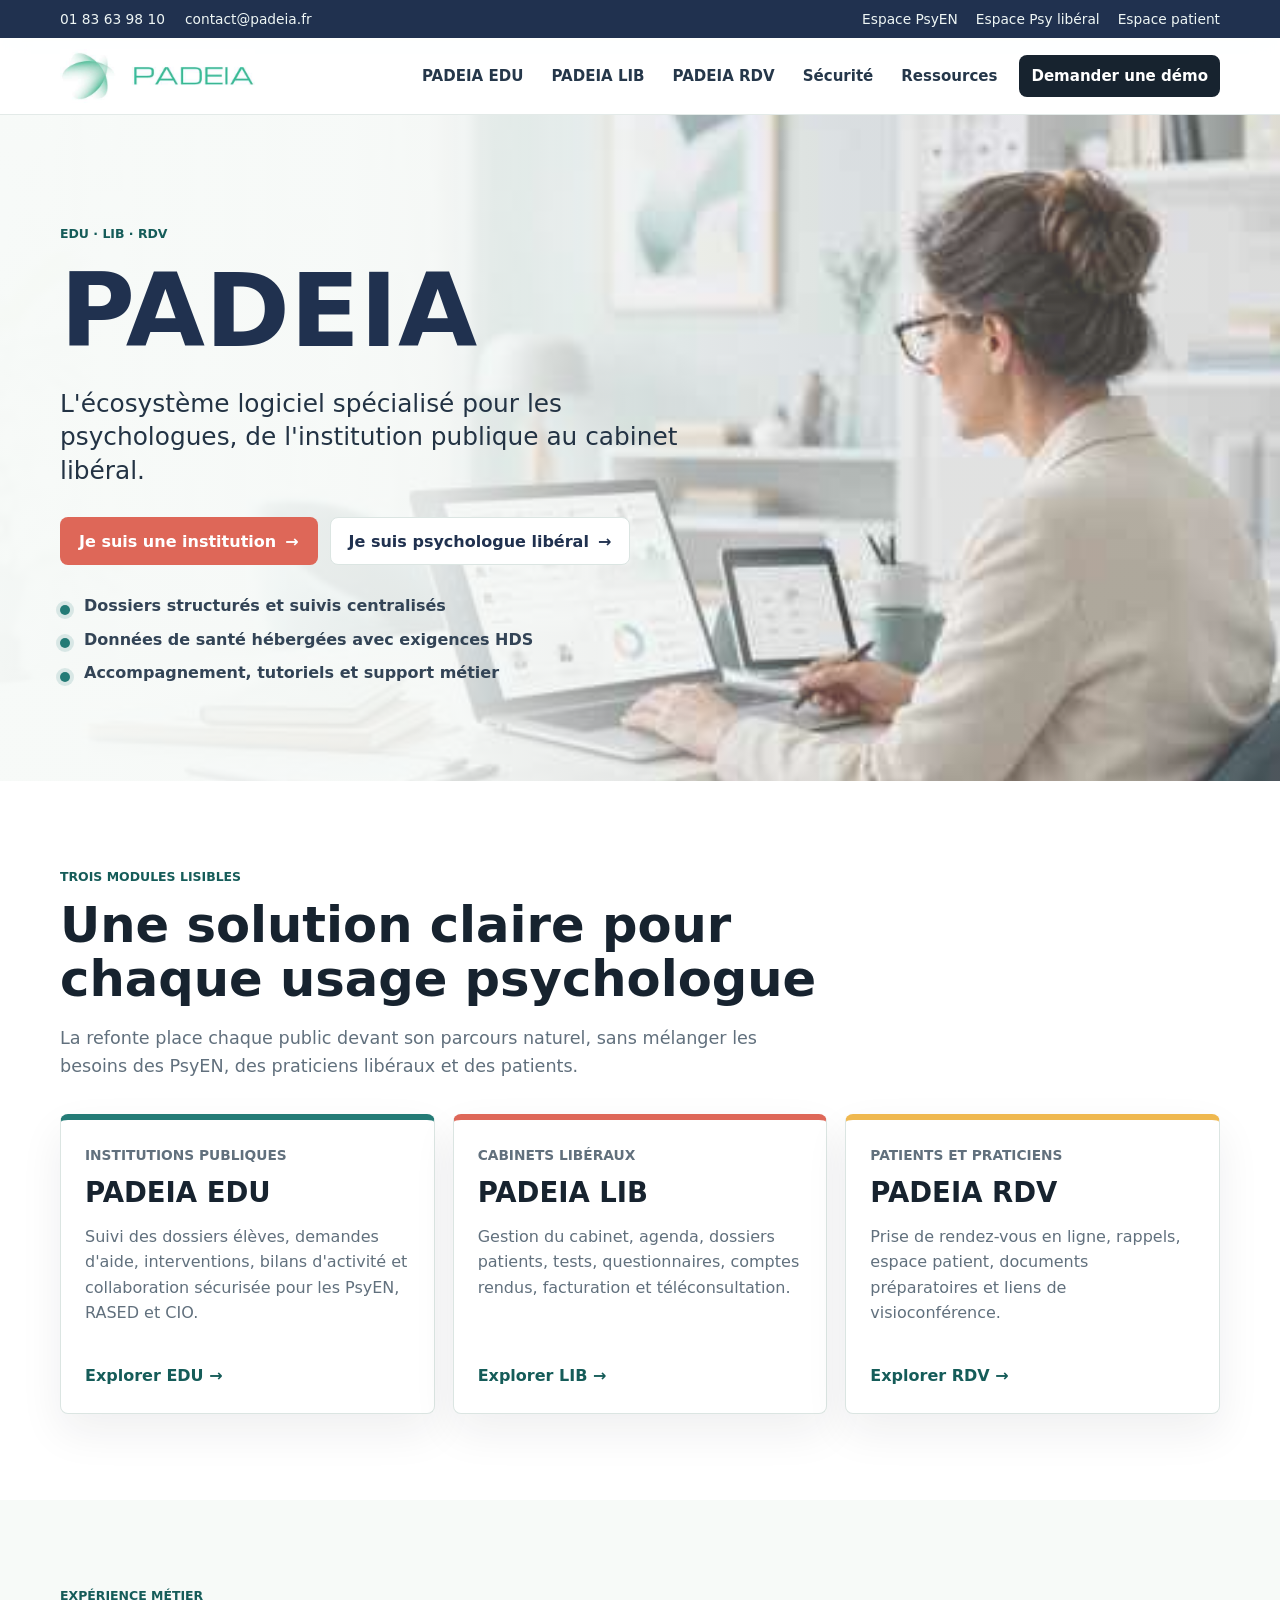
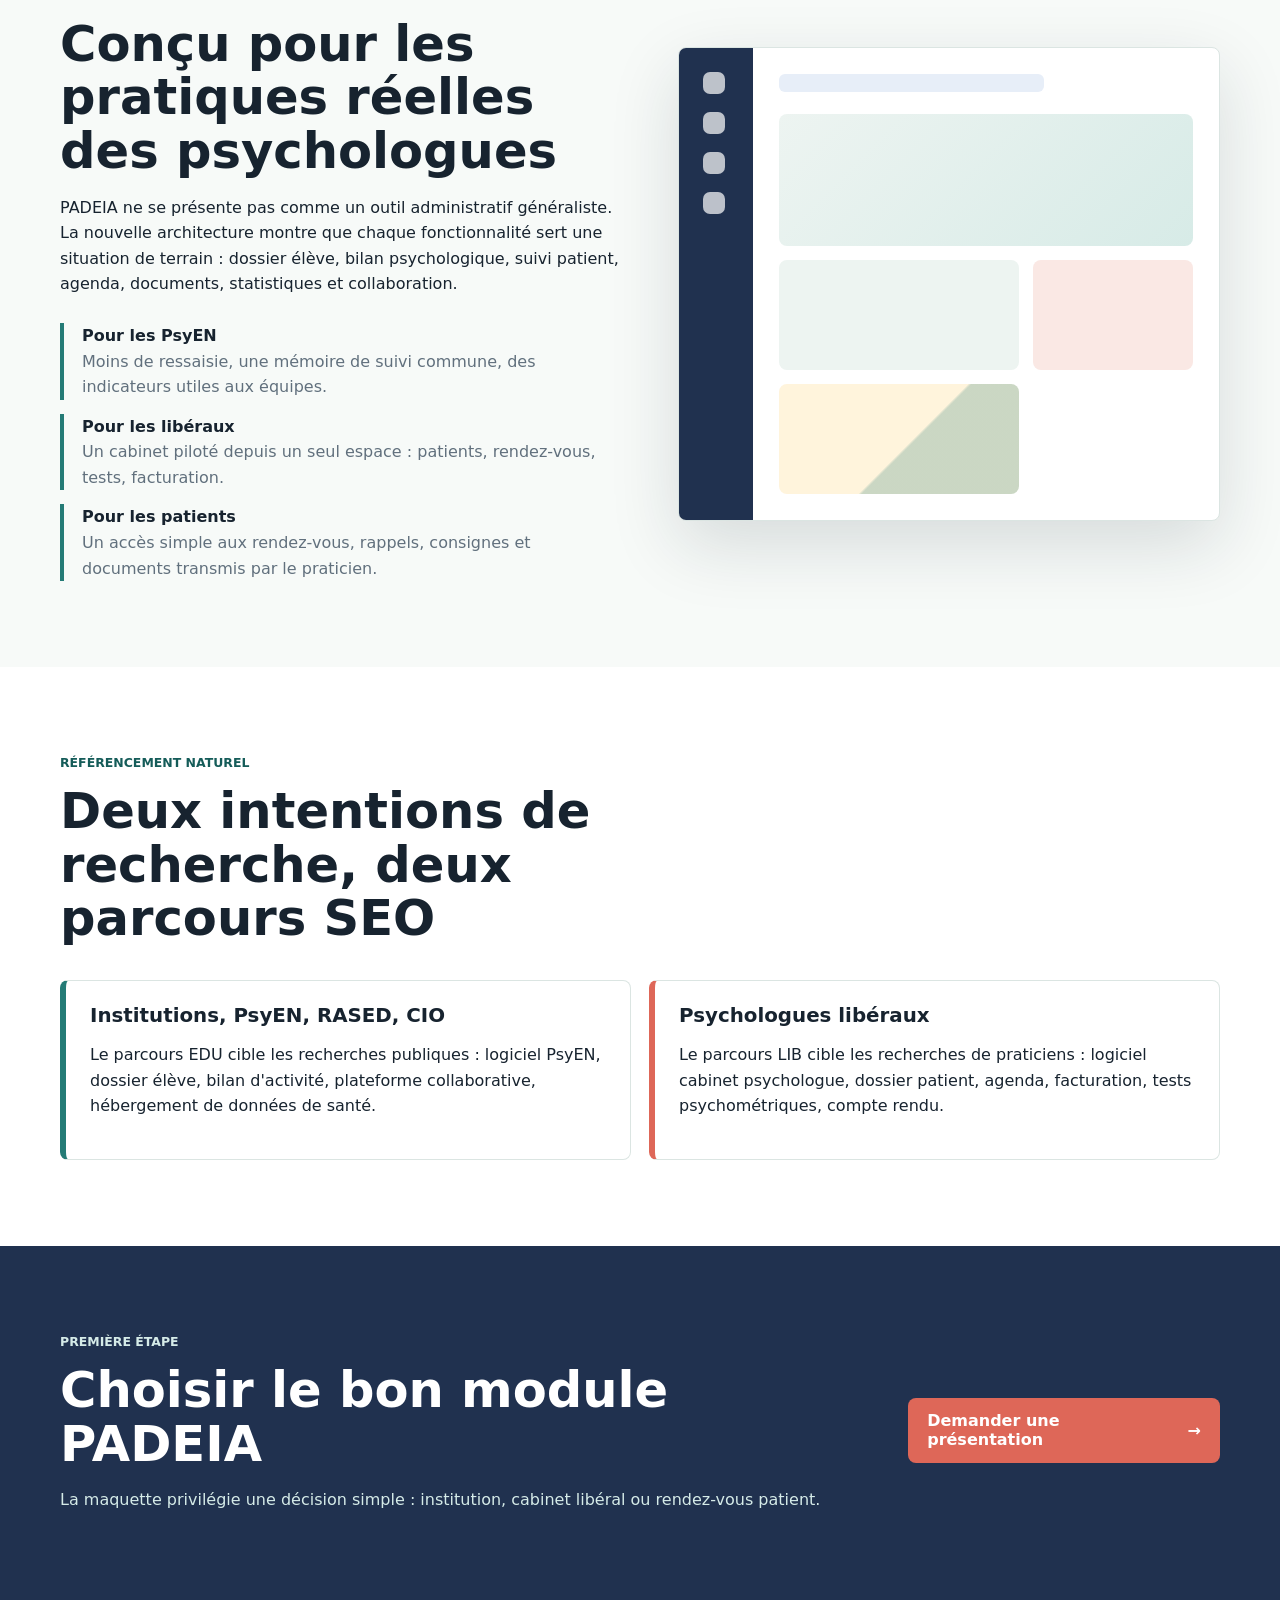
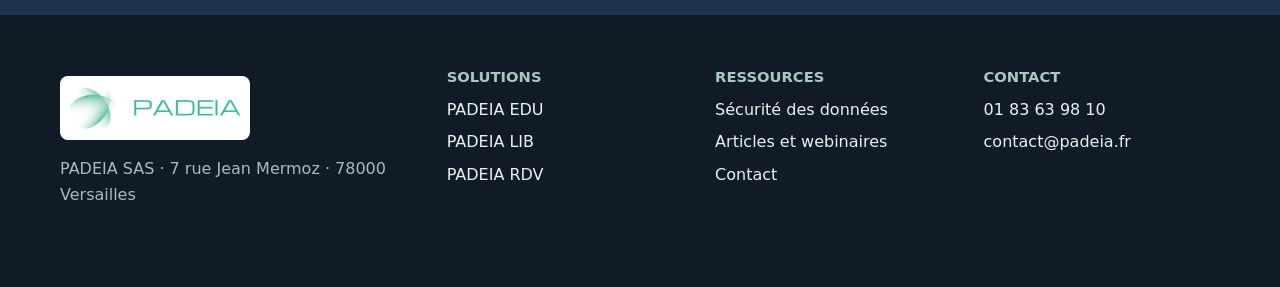
==== index.html @ df4cfaca "Publier la maquette du site PADEIA" ====
<!doctype html>
<html lang="fr">
  <head>
    <meta charset="utf-8">
    <meta name="viewport" content="width=device-width, initial-scale=1">
    <title>PADEIA | Logiciels pour psychologues : EDU, LIB et RDV</title>
    <meta name="description" content="PADEIA est l'écosystème logiciel dédié aux psychologues : PADEIA EDU pour les PsyEN et institutions, PADEIA LIB pour les cabinets libéraux, PADEIA RDV pour la prise de rendez-vous en ligne.">
    <link rel="canonical" href="https://www.padeia.fr/">
    <link rel="stylesheet" href="styles.css">
    <script type="application/ld+json">
      {
        "@context": "https://schema.org",
        "@type": "SoftwareApplication",
        "name": "PADEIA",
        "applicationCategory": "HealthcareApplication",
        "operatingSystem": "Web",
        "description": "Écosystème logiciel pour psychologues composé de PADEIA EDU, PADEIA LIB et PADEIA RDV.",
        "offers": {
          "@type": "Offer",
          "availability": "https://schema.org/InStock"
        },
        "publisher": {
          "@type": "Organization",
          "name": "PADEIA SAS",
          "url": "https://www.padeia.fr/"
        }
      }
    </script>
  </head>
  <body>
    <a class="skip-link" href="#contenu">Aller au content</a>
    <div class="topbar">
      <div class="container topbar-inner">
        <span>01 83 63 98 10</span>
        <a href="mailto:contact@padeia.fr">contact@padeia.fr</a>
        <nav aria-label="Espaces utilisateurs">
          <a href="#">Espace PsyEN</a>
          <a href="#">Espace Psy libéral</a>
          <a href="#">Espace patient</a>
        </nav>
      </div>
    </div>
    <header class="site-header">
      <div class="container header-inner">
        <a class="brand" href="index.html" aria-label="Accueil PADEIA"><img class="brand-logo" src="assets/logo-padeia-web.jpg" alt="PADEIA"></a>
        <button class="nav-toggle" type="button" aria-controls="main-nav" aria-expanded="false">
          <span></span>
          <span></span>
          <span></span>
          <span class="sr-only">Menu</span>
        </button>
        <nav id="main-nav" class="main-nav" aria-label="Navigation principale">
          <a href="padeia-edu.html">PADEIA EDU</a>
          <a href="padeia-lib.html">PADEIA LIB</a>
          <a href="padeia-rdv.html">PADEIA RDV</a>
          <a href="securite.html">Sécurité</a>
          <a href="ressources.html">Ressources</a>
          <a class="nav-cta" href="contact.html">Demander une démo</a>
        </nav>
      </div>
    </header>

    <main id="contenu">
      <section class="hero hero-home" aria-label="Présentation de PADEIA">
        <div class="container hero-inner">
          <div class="hero-copy">
            <p class="eyebrow">EDU · LIB · RDV</p>
            <h1>PADEIA</h1>
            <p class="hero-lead">L'écosystème logiciel spécialisé pour les psychologues, de l'institution publique au cabinet libéral.</p>
            <div class="hero-actions" aria-label="Actions principales">
              <a class="btn btn-primary" href="padeia-edu.html">Je suis une institution <span aria-hidden="true">→</span></a>
              <a class="btn btn-secondary" href="padeia-lib.html">Je suis psychologue libéral <span aria-hidden="true">→</span></a>
            </div>
            <ul class="hero-checks">
              <li>Dossiers structurés et suivis centralisés</li>
              <li>Données de santé hébergées avec exigences HDS</li>
              <li>Accompagnement, tutoriels et support métier</li>
            </ul>
          </div>
        </div>
      </section>

      <section class="section modules-section">
        <div class="container">
          <div class="section-heading">
            <p class="eyebrow">Trois modules lisibles</p>
            <h2>Une solution claire pour chaque usage psychologue</h2>
            <p>La refonte place chaque public devant son parcours naturel, sans mélanger les besoins des PsyEN, des praticiens libéraux et des patients.</p>
          </div>
          <div class="module-grid">
            <article class="module-card edu">
              <div class="module-kicker">Institutions publiques</div>
              <h3>PADEIA EDU</h3>
              <p>Suivi des dossiers élèves, demandes d'aide, interventions, bilans d'activité et collaboration sécurisée pour les PsyEN, RASED et CIO.</p>
              <a class="text-link" href="padeia-edu.html">Explorer EDU <span aria-hidden="true">→</span></a>
            </article>
            <article class="module-card lib">
              <div class="module-kicker">Cabinets libéraux</div>
              <h3>PADEIA LIB</h3>
              <p>Gestion du cabinet, agenda, dossiers patients, tests, questionnaires, comptes rendus, facturation et téléconsultation.</p>
              <a class="text-link" href="padeia-lib.html">Explorer LIB <span aria-hidden="true">→</span></a>
            </article>
            <article class="module-card rdv">
              <div class="module-kicker">Patients et praticiens</div>
              <h3>PADEIA RDV</h3>
              <p>Prise de rendez-vous en ligne, rappels, espace patient, documents préparatoires et liens de visioconférence.</p>
              <a class="text-link" href="padeia-rdv.html">Explorer RDV <span aria-hidden="true">→</span></a>
            </article>
          </div>
        </div>
      </section>

      <section class="section section-alt">
        <div class="container split">
          <div>
            <p class="eyebrow">Expérience métier</p>
            <h2>Conçu pour les pratiques réelles des psychologues</h2>
            <p>PADEIA ne se présente pas comme un outil administratif généraliste. La nouvelle architecture montre que chaque fonctionnalité sert une situation de terrain : dossier élève, bilan psychologique, suivi patient, agenda, documents, statistiques et collaboration.</p>
            <div class="proof-list">
              <div>
                <strong>Pour les PsyEN</strong>
                <span>Moins de ressaisie, une mémoire de suivi commune, des indicateurs utiles aux équipes.</span>
              </div>
              <div>
                <strong>Pour les libéraux</strong>
                <span>Un cabinet piloté depuis un seul espace : patients, rendez-vous, tests, facturation.</span>
              </div>
              <div>
                <strong>Pour les patients</strong>
                <span>Un accès simple aux rendez-vous, rappels, consignes et documents transmis par le praticien.</span>
              </div>
            </div>
          </div>
          <div class="product-mock" aria-label="Aperçu d'interface PADEIA">
            <div class="mock-sidebar">
              <span></span><span></span><span></span><span></span>
            </div>
            <div class="mock-content">
              <div class="mock-topline"></div>
              <div class="mock-panels">
                <div class="mock-panel wide"></div>
                <div class="mock-panel"></div>
                <div class="mock-panel accent"></div>
                <div class="mock-panel chart"></div>
              </div>
            </div>
          </div>
        </div>
      </section>

      <section class="section">
        <div class="container">
          <div class="section-heading compact">
            <p class="eyebrow">Référencement naturel</p>
            <h2>Deux intentions de recherche, deux parcours SEO</h2>
          </div>
          <div class="audience-grid">
            <article>
              <h3>Institutions, PsyEN, RASED, CIO</h3>
              <p>Le parcours EDU cible les recherches publiques : logiciel PsyEN, dossier élève, bilan d'activité, plateforme collaborative, hébergement de données de santé.</p>
            </article>
            <article>
              <h3>Psychologues libéraux</h3>
              <p>Le parcours LIB cible les recherches de praticiens : logiciel cabinet psychologue, dossier patient, agenda, facturation, tests psychométriques, compte rendu.</p>
            </article>
          </div>
        </div>
      </section>

      <section class="section cta-band">
        <div class="container cta-inner">
          <div>
            <p class="eyebrow">Première étape</p>
            <h2>Choisir le bon module PADEIA</h2>
            <p>La maquette privilégie une décision simple : institution, cabinet libéral ou rendez-vous patient.</p>
          </div>
          <a class="btn btn-primary" href="contact.html">Demander une présentation <span aria-hidden="true">→</span></a>
        </div>
      </section>
    </main>

    <footer class="site-footer">
      <div class="container footer-grid">
        <div>
          <a class="brand footer-brand" href="index.html" aria-label="Accueil PADEIA"><img class="brand-logo footer-logo" src="assets/logo-padeia-web.jpg" alt="PADEIA"></a>
          <p>PADEIA SAS · 7 rue Jean Mermoz · 78000 Versailles</p>
        </div>
        <div>
          <h2>Solutions</h2>
          <a href="padeia-edu.html">PADEIA EDU</a>
          <a href="padeia-lib.html">PADEIA LIB</a>
          <a href="padeia-rdv.html">PADEIA RDV</a>
        </div>
        <div>
          <h2>Ressources</h2>
          <a href="securite.html">Sécurité des données</a>
          <a href="ressources.html">Articles et webinaires</a>
          <a href="contact.html">Contact</a>
        </div>
        <div>
          <h2>Contact</h2>
          <a href="tel:+33183639810">01 83 63 98 10</a>
          <a href="mailto:contact@padeia.fr">contact@padeia.fr</a>
        </div>
      </div>
    </footer>
    <script src="script.js"></script>
  </body>
</html>
---- styles.css ----
:root {
  --ink: #17232f;
  --muted: #61707d;
  --navy: #20314f;
  --teal: #247b76;
  --teal-dark: #155c59;
  --mint: #dff3ee;
  --coral: #de6758;
  --amber: #efb84f;
  --blue-soft: #e7eef8;
  --surface: #ffffff;
  --paper: #f7faf8;
  --line: #dbe5e2;
  --shadow: 0 24px 70px rgba(23, 35, 47, 0.14);
  --radius: 8px;
  font-family: Inter, ui-sans-serif, system-ui, -apple-system, BlinkMacSystemFont, "Segoe UI", sans-serif;
}

* {
  box-sizing: border-box;
}

html {
  scroll-behavior: smooth;
}

body {
  margin: 0;
  color: var(--ink);
  background: var(--paper);
  font-size: 16px;
  line-height: 1.6;
  letter-spacing: 0;
}

body.nav-open {
  overflow: hidden;
}

a {
  color: inherit;
  text-decoration: none;
}

img {
  max-width: 100%;
  display: block;
}

.container {
  width: min(1160px, calc(100% - 40px));
  margin: 0 auto;
}

.narrow {
  width: min(820px, calc(100% - 40px));
}

.skip-link {
  position: absolute;
  left: 16px;
  top: -48px;
  z-index: 20;
  background: var(--ink);
  color: #fff;
  padding: 10px 14px;
  border-radius: var(--radius);
}

.skip-link:focus {
  top: 12px;
}

.sr-only {
  position: absolute;
  width: 1px;
  height: 1px;
  overflow: hidden;
  clip: rect(0, 0, 0, 0);
}

.topbar {
  background: var(--navy);
  color: #eef6f5;
  font-size: 0.86rem;
}

.topbar-inner {
  min-height: 38px;
  display: flex;
  align-items: center;
  gap: 20px;
}

.topbar nav {
  margin-left: auto;
  display: flex;
  gap: 18px;
}

.topbar a:hover,
.topbar a:focus {
  color: #fff;
  text-decoration: underline;
}

.site-header {
  position: sticky;
  top: 0;
  z-index: 10;
  background: rgba(255, 255, 255, 0.92);
  border-bottom: 1px solid rgba(219, 229, 226, 0.78);
  backdrop-filter: blur(14px);
}

.header-inner {
  min-height: 76px;
  display: flex;
  align-items: center;
  justify-content: space-between;
  gap: 24px;
}

.brand {
  display: inline-flex;
  align-items: center;
  min-width: clamp(150px, 16vw, 196px);
}

.brand-logo {
  display: block;
  width: auto;
  height: 54px;
  max-width: 196px;
  object-fit: contain;
}

.main-nav {
  display: flex;
  align-items: center;
  gap: 4px;
  font-size: 0.94rem;
  font-weight: 650;
}

.main-nav a {
  min-height: 42px;
  display: inline-flex;
  align-items: center;
  padding: 0 12px;
  border-radius: var(--radius);
  color: #25374a;
}

.main-nav a:hover,
.main-nav a:focus,
.main-nav a.active {
  background: var(--mint);
  color: var(--teal-dark);
}

.main-nav .nav-cta {
  margin-left: 6px;
  background: var(--ink);
  color: #fff;
}

.main-nav .nav-cta:hover,
.main-nav .nav-cta:focus {
  background: var(--teal-dark);
  color: #fff;
}

.nav-toggle {
  display: none;
  width: 44px;
  height: 44px;
  border: 1px solid var(--line);
  border-radius: var(--radius);
  background: #fff;
  padding: 10px;
}

.nav-toggle span:not(.sr-only) {
  display: block;
  width: 100%;
  height: 2px;
  background: var(--ink);
  margin: 5px 0;
}

.hero {
  min-height: calc(78svh - 36px);
  display: flex;
  align-items: center;
}

.hero-home {
  background-image:
    linear-gradient(90deg, rgba(247, 250, 248, 0.98) 0%, rgba(247, 250, 248, 0.9) 34%, rgba(247, 250, 248, 0.24) 66%),
    url("assets/hero-padeia-ecosystem-web.jpg");
  background-size: cover;
  background-position: center right;
}

.hero-inner {
  padding: 82px 0 68px;
}

.hero-copy {
  width: min(620px, 100%);
}

.eyebrow {
  margin: 0 0 12px;
  color: var(--teal-dark);
  font-weight: 800;
  text-transform: uppercase;
  font-size: 0.78rem;
}

h1,
h2,
h3,
p {
  overflow-wrap: anywhere;
}

h1,
h2,
h3 {
  letter-spacing: 0;
  line-height: 1.08;
  margin: 0;
}

h1 {
  font-size: clamp(3.2rem, 8vw, 6.6rem);
  color: var(--navy);
}

h2 {
  font-size: clamp(2rem, 4vw, 3.1rem);
}

h3 {
  font-size: 1.24rem;
}

.hero-lead {
  max-width: 620px;
  margin: 20px 0 0;
  font-size: clamp(1.24rem, 2vw, 1.55rem);
  line-height: 1.35;
  color: #233344;
}

.hero-actions {
  display: flex;
  flex-wrap: wrap;
  gap: 12px;
  margin-top: 30px;
}

.btn {
  min-height: 48px;
  display: inline-flex;
  align-items: center;
  justify-content: center;
  gap: 9px;
  border-radius: var(--radius);
  padding: 12px 18px;
  border: 1px solid transparent;
  font-weight: 800;
  line-height: 1.2;
}

.btn-primary {
  background: var(--coral);
  color: #fff;
}

.btn-primary:hover,
.btn-primary:focus {
  background: #c95245;
}

.btn-secondary {
  background: #fff;
  color: var(--navy);
  border-color: var(--line);
}

.btn-secondary:hover,
.btn-secondary:focus {
  border-color: var(--teal);
  color: var(--teal-dark);
}

.hero-checks {
  margin: 28px 0 0;
  padding: 0;
  display: grid;
  gap: 8px;
  list-style: none;
  color: #334456;
  font-weight: 620;
}

.hero-checks li,
.check-list li {
  position: relative;
  padding-left: 24px;
}

.hero-checks li::before,
.check-list li::before {
  content: "";
  position: absolute;
  left: 0;
  top: 0.72em;
  width: 10px;
  height: 10px;
  border-radius: 50%;
  background: var(--teal);
  box-shadow: 0 0 0 4px rgba(36, 123, 118, 0.14);
}

.section {
  padding: 86px 0;
  background: var(--surface);
}

.section-alt {
  background: var(--paper);
}

.section-heading {
  max-width: 760px;
  margin-bottom: 34px;
}

.section-heading.compact {
  max-width: 680px;
}

.section-heading p:not(.eyebrow) {
  color: var(--muted);
  font-size: 1.1rem;
}

.module-grid,
.feature-grid,
.audience-grid,
.article-grid,
.journey-grid,
.faq-grid {
  display: grid;
  gap: 18px;
}

.module-grid {
  grid-template-columns: repeat(3, minmax(0, 1fr));
}

.module-card,
.feature-grid article,
.audience-grid article,
.article-grid article,
.faq-grid details {
  background: #fff;
  border: 1px solid var(--line);
  border-radius: var(--radius);
  padding: 24px;
}

.module-card {
  min-height: 300px;
  display: flex;
  flex-direction: column;
  border-top: 6px solid var(--teal);
  box-shadow: 0 18px 44px rgba(23, 35, 47, 0.07);
}

.module-card.lib {
  border-top-color: var(--coral);
}

.module-card.rdv {
  border-top-color: var(--amber);
}

.module-kicker {
  color: var(--muted);
  font-size: 0.86rem;
  font-weight: 800;
  text-transform: uppercase;
}

.module-card h3 {
  margin-top: 12px;
  font-size: 1.72rem;
}

.module-card p {
  color: var(--muted);
  margin-bottom: 24px;
}

.text-link {
  margin-top: auto;
  color: var(--teal-dark);
  font-weight: 800;
}

.text-link:hover,
.text-link:focus {
  color: var(--coral);
}

.split {
  display: grid;
  grid-template-columns: minmax(0, 1.02fr) minmax(320px, 0.98fr);
  gap: 54px;
  align-items: center;
}

.split.reverse {
  grid-template-columns: minmax(320px, 0.82fr) minmax(0, 1.18fr);
}

.proof-list {
  display: grid;
  gap: 14px;
  margin-top: 26px;
}

.proof-list div {
  padding-left: 18px;
  border-left: 4px solid var(--teal);
}

.proof-list strong {
  display: block;
}

.proof-list span {
  color: var(--muted);
}

.product-mock,
.app-snapshot,
.phone-mock,
.metric-panel,
.security-stack,
.timeline,
.seo-callout,
.contact-form,
.contact-aside,
.resource-aside {
  border: 1px solid var(--line);
  border-radius: var(--radius);
  background: #fff;
  box-shadow: var(--shadow);
}

.product-mock {
  min-height: 420px;
  display: grid;
  grid-template-columns: 74px 1fr;
  overflow: hidden;
}

.mock-sidebar {
  background: var(--navy);
  display: grid;
  align-content: start;
  gap: 18px;
  padding: 24px;
}

.mock-sidebar span {
  width: 22px;
  height: 22px;
  border-radius: 7px;
  background: rgba(255, 255, 255, 0.7);
}

.mock-content {
  padding: 26px;
}

.mock-topline {
  width: 64%;
  height: 18px;
  border-radius: 6px;
  background: var(--blue-soft);
  margin-bottom: 22px;
}

.mock-panels {
  display: grid;
  grid-template-columns: 1.2fr 0.8fr;
  gap: 14px;
}

.mock-panel {
  min-height: 110px;
  border-radius: var(--radius);
  background: #edf4f1;
}

.mock-panel.wide {
  grid-column: span 2;
  min-height: 132px;
  background: linear-gradient(135deg, #edf4f1, #d7ebe7);
}

.mock-panel.accent {
  background: #fae8e4;
}

.mock-panel.chart {
  background:
    linear-gradient(135deg, transparent 54%, rgba(36, 123, 118, 0.24) 55%),
    #fff4dc;
}

.audience-grid {
  grid-template-columns: repeat(2, minmax(0, 1fr));
}

.audience-grid article {
  border-left: 6px solid var(--teal);
}

.audience-grid article + article {
  border-left-color: var(--coral);
}

.cta-band {
  background: var(--navy);
  color: #fff;
}

.cta-band .eyebrow,
.cta-band p {
  color: #d5ebe8;
}

.cta-inner {
  display: flex;
  align-items: center;
  justify-content: space-between;
  gap: 28px;
}

.page-hero {
  padding: 82px 0;
  background: var(--paper);
}

.page-hero-grid {
  display: grid;
  grid-template-columns: minmax(0, 1fr) minmax(320px, 0.72fr);
  gap: 54px;
  align-items: center;
}

.page-hero h1 {
  font-size: clamp(3rem, 7vw, 5.4rem);
}

.page-hero p:not(.eyebrow) {
  max-width: 680px;
  font-size: 1.22rem;
  color: #34475a;
}

.edu-theme {
  background: linear-gradient(180deg, #edf8f5, #fff);
}

.lib-theme {
  background: linear-gradient(180deg, #fff1ee, #fff);
}

.rdv-theme {
  background: linear-gradient(180deg, #fff7df, #fff);
}

.security-theme {
  background: linear-gradient(180deg, #e9f0fa, #fff);
}

.resources-theme,
.contact-theme {
  background: linear-gradient(180deg, #edf8f5, #fff);
}

.metric-panel,
.security-stack {
  display: grid;
  gap: 14px;
  padding: 20px;
}

.metric-panel div,
.security-stack div {
  padding: 18px;
  border-radius: var(--radius);
  background: var(--paper);
  border: 1px solid var(--line);
}

.metric-panel strong,
.security-stack strong {
  display: block;
  color: var(--navy);
  font-size: 1.05rem;
}

.metric-panel span,
.security-stack span {
  display: block;
  color: var(--muted);
  margin-top: 4px;
}

.feature-grid {
  grid-template-columns: repeat(3, minmax(0, 1fr));
}

.feature-grid article {
  min-height: 190px;
}

.feature-grid p,
.article-grid p,
.journey-grid p,
.faq-grid p {
  color: var(--muted);
}

.check-list {
  display: grid;
  gap: 10px;
  margin: 24px 0 0;
  padding: 0;
  list-style: none;
}

.timeline {
  padding: 24px;
  display: grid;
  gap: 18px;
}

.timeline div {
  display: grid;
  grid-template-columns: 46px 1fr;
  column-gap: 14px;
  align-items: start;
}

.timeline span {
  width: 42px;
  height: 42px;
  display: grid;
  place-items: center;
  border-radius: var(--radius);
  background: var(--teal);
  color: #fff;
  font-weight: 900;
}

.timeline p,
.timeline strong {
  margin: 0;
}

.timeline p {
  grid-column: 2;
  color: var(--muted);
}

details summary {
  cursor: pointer;
  font-weight: 800;
}

.app-snapshot {
  padding: 22px;
}

.snapshot-head {
  height: 42px;
  border-radius: var(--radius);
  background: var(--navy);
  margin-bottom: 18px;
}

.snapshot-body {
  display: grid;
  grid-template-columns: 1.1fr 0.9fr;
  gap: 16px;
}

.calendar-mini {
  min-height: 220px;
  border-radius: var(--radius);
  background:
    linear-gradient(#fff 0 0) padding-box,
    repeating-linear-gradient(90deg, transparent 0 45px, rgba(222, 103, 88, 0.15) 46px 47px),
    repeating-linear-gradient(0deg, #f2f6f4 0 40px, rgba(36, 123, 118, 0.14) 41px 42px);
  border: 1px solid var(--line);
}

.patient-stack {
  display: grid;
  gap: 12px;
}

.patient-stack span {
  display: block;
  min-height: 64px;
  border-radius: var(--radius);
  background: #edf4f1;
}

.patient-stack span:nth-child(2) {
  background: #fae8e4;
}

.patient-stack span:nth-child(3) {
  background: #fff4dc;
}

.seo-callout {
  padding: 28px;
  background: var(--navy);
  color: #fff;
}

.seo-callout p {
  color: #d5ebe8;
  margin-bottom: 0;
}

.phone-mock {
  width: min(310px, 100%);
  min-height: 520px;
  margin-left: auto;
  padding: 28px 22px;
  background: #132033;
  display: grid;
  align-content: start;
  gap: 16px;
}

.phone-speaker {
  width: 78px;
  height: 7px;
  border-radius: 99px;
  background: rgba(255, 255, 255, 0.28);
  margin: 0 auto 12px;
}

.phone-slot,
.phone-button,
.phone-grid span {
  border-radius: var(--radius);
  background: #fff;
}

.phone-slot {
  min-height: 54px;
}

.phone-slot.large {
  min-height: 116px;
  background: var(--mint);
}

.phone-grid {
  display: grid;
  grid-template-columns: repeat(2, 1fr);
  gap: 12px;
}

.phone-grid span {
  min-height: 74px;
}

.phone-button {
  min-height: 48px;
  background: var(--coral);
}

.journey-grid {
  grid-template-columns: repeat(4, minmax(0, 1fr));
}

.journey-grid div {
  border-top: 5px solid var(--amber);
  padding: 22px;
  background: #fff;
  border-radius: var(--radius);
  border-right: 1px solid var(--line);
  border-bottom: 1px solid var(--line);
  border-left: 1px solid var(--line);
}

.journey-grid span {
  color: var(--coral);
  font-weight: 900;
}

.resource-layout {
  display: grid;
  grid-template-columns: 260px 1fr;
  gap: 38px;
  align-items: start;
}

.resource-aside {
  position: sticky;
  top: 102px;
  padding: 20px;
  display: grid;
  gap: 10px;
}

.resource-aside h2 {
  font-size: 1.1rem;
}

.resource-aside a {
  color: var(--teal-dark);
  font-weight: 750;
}

.resource-list {
  display: grid;
  gap: 54px;
}

.article-grid {
  grid-template-columns: repeat(3, minmax(0, 1fr));
}

.article-grid article span {
  color: var(--coral);
  font-size: 0.82rem;
  font-weight: 900;
  text-transform: uppercase;
}

.article-grid article h3 {
  margin-top: 10px;
}

.contact-grid {
  display: grid;
  grid-template-columns: minmax(0, 1fr) 360px;
  gap: 36px;
  align-items: start;
}

.contact-form {
  padding: 28px;
}

.form-row,
.form-pair {
  display: grid;
  gap: 8px;
}

.form-pair {
  grid-template-columns: repeat(2, minmax(0, 1fr));
  gap: 16px;
}

.contact-form {
  display: grid;
  gap: 18px;
}

label {
  font-weight: 800;
}

input,
select,
textarea {
  width: 100%;
  min-height: 46px;
  border: 1px solid var(--line);
  border-radius: var(--radius);
  padding: 11px 12px;
  color: var(--ink);
  font: inherit;
  background: #fff;
}

textarea {
  resize: vertical;
}

.contact-aside {
  padding: 28px;
  display: grid;
  gap: 10px;
}

.contact-aside h2 {
  font-size: 1.45rem;
}

.contact-aside a {
  color: var(--teal-dark);
  font-weight: 850;
}

.aside-note {
  margin-top: 18px;
  padding: 18px;
  border-radius: var(--radius);
  background: var(--paper);
}

.site-footer {
  padding: 54px 0 64px;
  background: #111b27;
  color: #e9f2f0;
}

.footer-grid {
  display: grid;
  grid-template-columns: 1.5fr repeat(3, 1fr);
  gap: 32px;
}

.footer-brand .brand-logo {
  width: 190px;
  height: auto;
  max-width: 190px;
  max-height: none;
  padding: 8px;
  border-radius: var(--radius);
  background: #fff;
}

.site-footer h2 {
  font-size: 0.92rem;
  margin: 0 0 12px;
  text-transform: uppercase;
  color: #a9c8c3;
}

.site-footer a {
  display: block;
  margin: 7px 0;
}

.site-footer small,
.site-footer p {
  color: #a9b9c5;
}

@media (max-width: 980px) {
  .topbar nav {
    display: none;
  }

  .nav-toggle {
    display: block;
  }

  .main-nav {
    position: fixed;
    inset: 114px 0 auto;
    display: none;
    padding: 18px 20px 26px;
    background: #fff;
    border-bottom: 1px solid var(--line);
    box-shadow: 0 28px 80px rgba(23, 35, 47, 0.16);
  }

  .nav-open .main-nav {
    display: grid;
    gap: 6px;
  }

  .main-nav a,
  .main-nav .nav-cta {
    margin: 0;
    width: 100%;
    justify-content: flex-start;
  }

  .module-grid,
  .feature-grid,
  .article-grid,
  .journey-grid {
    grid-template-columns: repeat(2, minmax(0, 1fr));
  }

  .split,
  .split.reverse,
  .page-hero-grid,
  .contact-grid,
  .resource-layout {
    grid-template-columns: 1fr;
  }

  .resource-aside {
    position: static;
  }

  .phone-mock {
    margin: 0;
  }

  .footer-grid {
    grid-template-columns: repeat(2, minmax(0, 1fr));
  }
}

@media (max-width: 680px) {
  .container,
  .narrow {
    width: min(100% - 28px, 1160px);
  }

  .topbar-inner {
    justify-content: center;
    gap: 14px;
    flex-wrap: wrap;
    padding: 8px 0;
  }

  .header-inner {
    min-height: 70px;
  }

  .main-nav {
    top: 108px;
  }

  .brand {
    min-width: 154px;
  }

  .brand-logo {
    width: auto;
    height: 42px;
    max-width: 154px;
    min-width: 0;
  }

  .footer-brand .brand-logo {
    width: 170px;
    height: auto;
    max-width: 170px;
  }

  .hero {
    min-height: auto;
  }

  .hero-home {
    background-image:
      linear-gradient(180deg, rgba(247, 250, 248, 0.96) 0%, rgba(247, 250, 248, 0.88) 58%, rgba(247, 250, 248, 0.36) 100%),
      url("assets/hero-padeia-ecosystem-web.jpg");
    background-position: 62% center;
  }

  .hero-inner,
  .page-hero {
    padding: 58px 0;
  }

  .hero-actions,
  .cta-inner {
    align-items: stretch;
    flex-direction: column;
  }

  .btn {
    width: 100%;
  }

  .section {
    padding: 62px 0;
  }

  .module-grid,
  .feature-grid,
  .audience-grid,
  .article-grid,
  .journey-grid,
  .faq-grid,
  .form-pair,
  .footer-grid {
    grid-template-columns: 1fr;
  }

  .product-mock {
    grid-template-columns: 52px 1fr;
    min-height: 330px;
  }

  .mock-content {
    padding: 18px;
  }

  .mock-panels {
    grid-template-columns: 1fr;
  }

  .mock-panel.wide {
    grid-column: auto;
  }

  .snapshot-body {
    grid-template-columns: 1fr;
  }
}
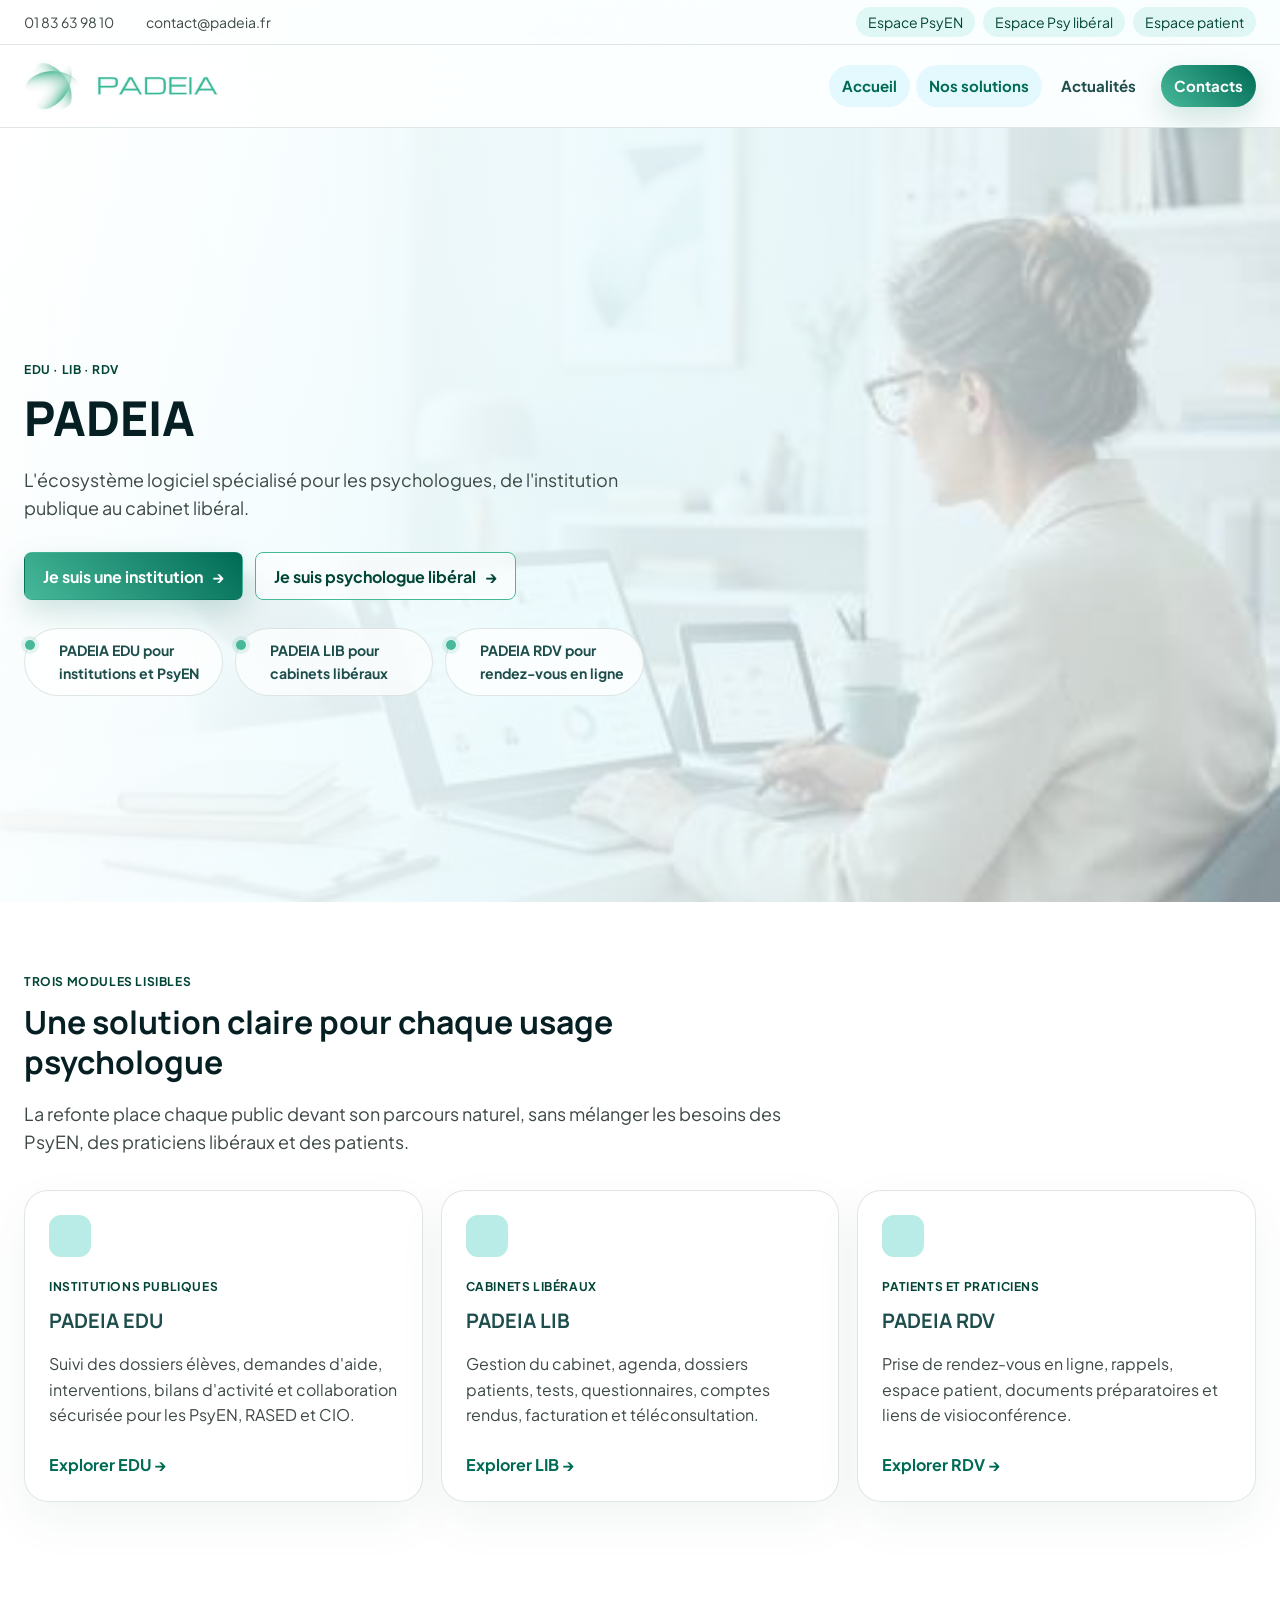
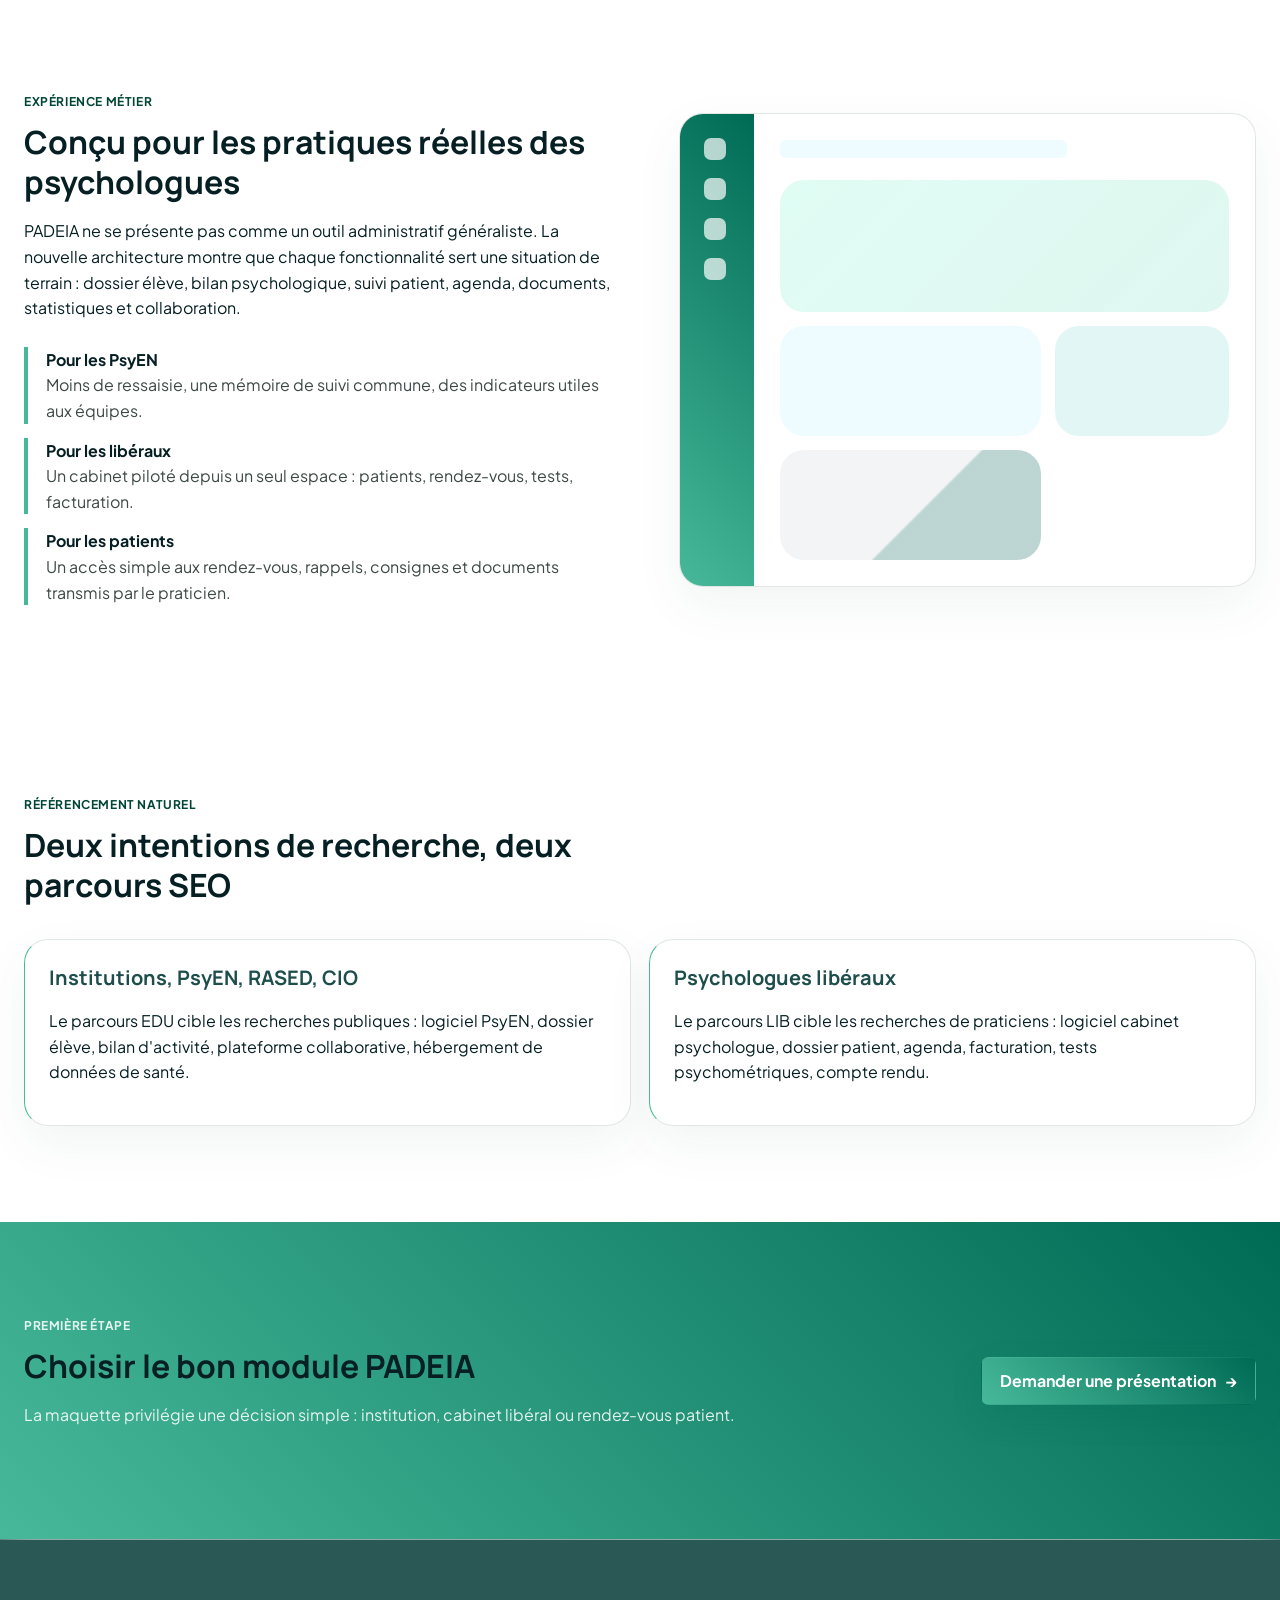
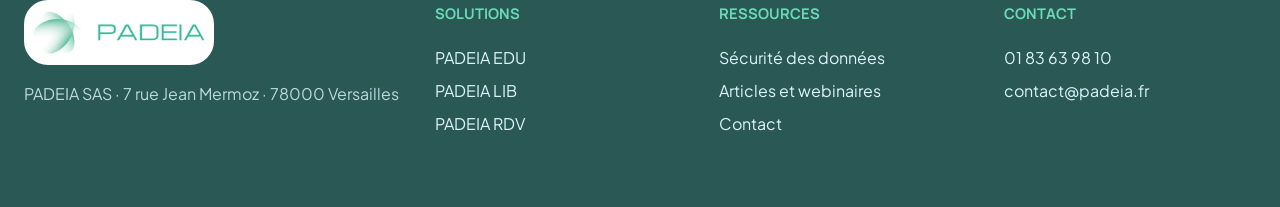
==== commit a1fe737b: "Actualiser les pages avec la nouvelle maquette PADEIA" ====
--- a/index.html
+++ b/index.html
@@ -28,7 +28,7 @@
     </script>
   </head>
   <body>
-    <a class="skip-link" href="#contenu">Aller au content</a>
+    <a class="skip-link" href="#contenu">Aller au contenu</a>
     <div class="topbar">
       <div class="container topbar-inner">
         <span>01 83 63 98 10</span>
@@ -50,12 +50,10 @@
           <span class="sr-only">Menu</span>
         </button>
         <nav id="main-nav" class="main-nav" aria-label="Navigation principale">
-          <a href="padeia-edu.html">PADEIA EDU</a>
-          <a href="padeia-lib.html">PADEIA LIB</a>
-          <a href="padeia-rdv.html">PADEIA RDV</a>
-          <a href="securite.html">Sécurité</a>
-          <a href="ressources.html">Ressources</a>
-          <a class="nav-cta" href="contact.html">Demander une démo</a>
+          <a href="index.html">Accueil</a>
+          <a href="index.html#nos-solutions">Nos solutions</a>
+          <a href="ressources.html">Actualités</a>
+          <a class="nav-cta" href="contact.html">Contacts</a>
         </nav>
       </div>
     </header>
@@ -72,15 +70,15 @@
               <a class="btn btn-secondary" href="padeia-lib.html">Je suis psychologue libéral <span aria-hidden="true">→</span></a>
             </div>
             <ul class="hero-checks">
-              <li>Dossiers structurés et suivis centralisés</li>
-              <li>Données de santé hébergées avec exigences HDS</li>
-              <li>Accompagnement, tutoriels et support métier</li>
+              <li><a href="padeia-edu.html">PADEIA EDU pour institutions et PsyEN</a></li>
+              <li><a href="padeia-lib.html">PADEIA LIB pour cabinets libéraux</a></li>
+              <li><a href="padeia-rdv.html">PADEIA RDV pour rendez-vous en ligne</a></li>
             </ul>
           </div>
         </div>
       </section>
 
-      <section class="section modules-section">
+      <section id="nos-solutions" class="section modules-section">
         <div class="container">
           <div class="section-heading">
             <p class="eyebrow">Trois modules lisibles</p>
--- a/styles.css
+++ b/styles.css
@@ -1,19 +1,39 @@
+@import url("https://fonts.googleapis.com/css2?family=Manrope:wght@600;700;800&family=Plus+Jakarta+Sans:wght@400;500;600;700;800&display=swap");
+
 :root {
-  --ink: #17232f;
-  --muted: #61707d;
-  --navy: #20314f;
-  --teal: #247b76;
-  --teal-dark: #155c59;
-  --mint: #dff3ee;
-  --coral: #de6758;
-  --amber: #efb84f;
-  --blue-soft: #e7eef8;
-  --surface: #ffffff;
-  --paper: #f7faf8;
-  --line: #dbe5e2;
-  --shadow: 0 24px 70px rgba(23, 35, 47, 0.14);
-  --radius: 8px;
-  font-family: Inter, ui-sans-serif, system-ui, -apple-system, BlinkMacSystemFont, "Segoe UI", sans-serif;
+  --surface: #edfcff;
+  --surface-lowest: #ffffff;
+  --surface-low: #def8fd;
+  --surface-container: #d9f3f8;
+  --surface-high: #cde7ec;
+  --paper: #edfcff;
+  --ink: #061f23;
+  --text: #3d4944;
+  --muted: #6d7a74;
+  --primary: #47b99a;
+  --primary-dark: #006b55;
+  --primary-deep: #004536;
+  --secondary: #1d4e4b;
+  --secondary-soft: #baece7;
+  --tertiary: #50625f;
+  --line: #bccac3;
+  --line-soft: rgba(188, 202, 195, 0.46);
+  --glow: 0 24px 80px rgba(29, 78, 75, 0.08);
+  --shadow: 0 18px 50px rgba(29, 78, 75, 0.06);
+  --shadow-hover: 0 26px 70px rgba(29, 78, 75, 0.11);
+  --gradient-brand: linear-gradient(45deg, #47b99a, #006b55);
+  --radius: 0.5rem;
+  --radius-card: 1.5rem;
+  --radius-feature: 1.5rem;
+  --navy: var(--secondary);
+  --teal: var(--primary);
+  --teal-dark: var(--primary-dark);
+  --mint: #88f7d5;
+  --coral: var(--secondary);
+  --amber: var(--tertiary);
+  --turquoise: #6bdab9;
+  --blue-soft: var(--surface-high);
+  font-family: "Plus Jakarta Sans", ui-sans-serif, system-ui, -apple-system, BlinkMacSystemFont, "Segoe UI", sans-serif;
 }
 
 * {
@@ -27,7 +47,9 @@
 body {
   margin: 0;
   color: var(--ink);
-  background: var(--paper);
+  background:
+    radial-gradient(circle at top left, rgba(128, 248, 209, 0.18), transparent 34rem),
+    linear-gradient(180deg, var(--paper), var(--surface-low));
   font-size: 16px;
   line-height: 1.6;
   letter-spacing: 0;
@@ -48,7 +70,7 @@
 }
 
 .container {
-  width: min(1160px, calc(100% - 40px));
+  width: min(1280px, calc(100% - 4rem));
   margin: 0 auto;
 }
 
@@ -81,8 +103,9 @@
 
 .topbar {
   background: var(--navy);
-  color: #eef6f5;
+  color: var(--inverse-on-surface, #eff1f3);
   font-size: 0.86rem;
+  border-bottom: 1px solid rgba(255, 255, 255, 0.1);
 }
 
 .topbar-inner {
@@ -108,9 +131,9 @@
   position: sticky;
   top: 0;
   z-index: 10;
-  background: rgba(255, 255, 255, 0.92);
-  border-bottom: 1px solid rgba(219, 229, 226, 0.78);
-  backdrop-filter: blur(14px);
+  background: rgba(255, 255, 255, 0.76);
+  border-bottom: 1px solid rgba(188, 202, 194, 0.58);
+  backdrop-filter: blur(12px);
 }
 
 .header-inner {
@@ -149,20 +172,22 @@
   align-items: center;
   padding: 0 12px;
   border-radius: var(--radius);
-  color: #25374a;
+  color: var(--muted);
+  transition: background 180ms ease, color 180ms ease, box-shadow 180ms ease;
 }
 
 .main-nav a:hover,
 .main-nav a:focus,
 .main-nav a.active {
-  background: var(--mint);
-  color: var(--teal-dark);
+  background: rgba(128, 248, 209, 0.26);
+  color: var(--teal);
 }
 
 .main-nav .nav-cta {
   margin-left: 6px;
-  background: var(--ink);
+  background: var(--teal);
   color: #fff;
+  box-shadow: 0 8px 22px rgba(0, 107, 84, 0.16);
 }
 
 .main-nav .nav-cta:hover,
@@ -197,7 +222,7 @@
 
 .hero-home {
   background-image:
-    linear-gradient(90deg, rgba(247, 250, 248, 0.98) 0%, rgba(247, 250, 248, 0.9) 34%, rgba(247, 250, 248, 0.24) 66%),
+    linear-gradient(115deg, rgba(247, 249, 251, 0.98) 0%, rgba(247, 249, 251, 0.9) 42%, rgba(128, 248, 209, 0.2) 100%),
     url("assets/hero-padeia-ecosystem-web.jpg");
   background-size: cover;
   background-position: center right;
@@ -213,10 +238,12 @@
 
 .eyebrow {
   margin: 0 0 12px;
-  color: var(--teal-dark);
-  font-weight: 800;
+  color: var(--teal);
+  font-weight: 700;
   text-transform: uppercase;
-  font-size: 0.78rem;
+  font-size: 0.875rem;
+  line-height: 1.2;
+  letter-spacing: 0.05em;
 }
 
 h1,
@@ -230,29 +257,33 @@
 h2,
 h3 {
   letter-spacing: 0;
-  line-height: 1.08;
+  line-height: 1.2;
   margin: 0;
+  font-weight: 700;
 }
 
 h1 {
-  font-size: clamp(3.2rem, 8vw, 6.6rem);
-  color: var(--navy);
+  font-size: clamp(2.5rem, 5vw, 3rem);
+  color: var(--ink);
 }
 
 h2 {
-  font-size: clamp(2rem, 4vw, 3.1rem);
+  font-size: clamp(1.75rem, 3vw, 2rem);
+  line-height: 1.3;
 }
 
 h3 {
-  font-size: 1.24rem;
+  font-size: 1.5rem;
+  line-height: 1.4;
+  font-weight: 600;
 }
 
 .hero-lead {
   max-width: 620px;
   margin: 20px 0 0;
-  font-size: clamp(1.24rem, 2vw, 1.55rem);
-  line-height: 1.35;
-  color: #233344;
+  font-size: 1.125rem;
+  line-height: 1.6;
+  color: var(--muted);
 }
 
 .hero-actions {
@@ -270,30 +301,36 @@
   gap: 9px;
   border-radius: var(--radius);
   padding: 12px 18px;
-  border: 1px solid transparent;
-  font-weight: 800;
+  border: 1.5px solid transparent;
+  font-weight: 700;
   line-height: 1.2;
+  transition: transform 180ms ease, box-shadow 180ms ease, background 180ms ease, border-color 180ms ease;
 }
 
 .btn-primary {
-  background: var(--coral);
+  background: var(--teal);
   color: #fff;
+  box-shadow: 0 10px 30px rgba(29, 166, 132, 0.18);
 }
 
 .btn-primary:hover,
 .btn-primary:focus {
-  background: #c95245;
+  background: var(--teal-dark);
+  transform: translateY(-1px);
+  box-shadow: var(--shadow-hover);
 }
 
 .btn-secondary {
-  background: #fff;
-  color: var(--navy);
-  border-color: var(--line);
+  background: rgba(255, 255, 255, 0.42);
+  color: var(--teal);
+  border-color: var(--teal);
+  backdrop-filter: blur(12px);
 }
 
 .btn-secondary:hover,
 .btn-secondary:focus {
-  border-color: var(--teal);
+  background: rgba(128, 248, 209, 0.16);
+  border-color: var(--teal-dark);
   color: var(--teal-dark);
 }
 
@@ -323,16 +360,16 @@
   height: 10px;
   border-radius: 50%;
   background: var(--teal);
-  box-shadow: 0 0 0 4px rgba(36, 123, 118, 0.14);
+  box-shadow: 0 0 0 4px rgba(29, 166, 132, 0.13);
 }
 
 .section {
-  padding: 86px 0;
+  padding: 96px 0;
   background: var(--surface);
 }
 
 .section-alt {
-  background: var(--paper);
+  background: linear-gradient(180deg, var(--paper), var(--surface-low));
 }
 
 .section-heading {
@@ -368,38 +405,57 @@
 .audience-grid article,
 .article-grid article,
 .faq-grid details {
-  background: #fff;
-  border: 1px solid var(--line);
-  border-radius: var(--radius);
+  background: rgba(255, 255, 255, 0.9);
+  border: 1px solid var(--line-soft);
+  border-radius: var(--radius-card);
   padding: 24px;
+  box-shadow: var(--shadow);
+  backdrop-filter: blur(12px);
+  transition: transform 180ms ease, box-shadow 180ms ease, background 180ms ease;
+}
+
+.module-card:hover,
+.feature-grid article:hover,
+.audience-grid article:hover,
+.article-grid article:hover,
+.faq-grid details:hover {
+  transform: translateY(-2px);
+  box-shadow: var(--shadow-hover);
+  background: linear-gradient(180deg, rgba(255, 255, 255, 0.96), rgba(242, 244, 246, 0.84));
 }
 
 .module-card {
+  position: relative;
   min-height: 300px;
   display: flex;
   flex-direction: column;
-  border-top: 6px solid var(--teal);
-  box-shadow: 0 18px 44px rgba(23, 35, 47, 0.07);
-}
-
-.module-card.lib {
-  border-top-color: var(--coral);
-}
-
-.module-card.rdv {
-  border-top-color: var(--amber);
+  overflow: hidden;
+}
+
+.module-card::before {
+  content: "";
+  width: 52px;
+  height: 52px;
+  display: block;
+  border-radius: 14px;
+  margin-bottom: 22px;
+  background:
+    linear-gradient(135deg, rgba(255, 255, 255, 0.34), transparent 48%),
+    var(--gradient-brand);
+  box-shadow: 0 14px 30px rgba(0, 107, 84, 0.18);
 }
 
 .module-kicker {
-  color: var(--muted);
-  font-size: 0.86rem;
-  font-weight: 800;
+  color: var(--teal);
+  font-size: 0.875rem;
+  font-weight: 700;
   text-transform: uppercase;
+  letter-spacing: 0.05em;
 }
 
 .module-card h3 {
   margin-top: 12px;
-  font-size: 1.72rem;
+  font-size: 1.5rem;
 }
 
 .module-card p {
@@ -409,13 +465,13 @@
 
 .text-link {
   margin-top: auto;
-  color: var(--teal-dark);
-  font-weight: 800;
+  color: var(--teal);
+  font-weight: 700;
 }
 
 .text-link:hover,
 .text-link:focus {
-  color: var(--coral);
+  color: var(--teal-dark);
 }
 
 .split {
@@ -459,9 +515,10 @@
 .contact-aside,
 .resource-aside {
   border: 1px solid var(--line);
-  border-radius: var(--radius);
-  background: #fff;
+  border-radius: var(--radius-card);
+  background: rgba(255, 255, 255, 0.82);
   box-shadow: var(--shadow);
+  backdrop-filter: blur(12px);
 }
 
 .product-mock {
@@ -472,7 +529,7 @@
 }
 
 .mock-sidebar {
-  background: var(--navy);
+  background: var(--gradient-brand);
   display: grid;
   align-content: start;
   gap: 18px;
@@ -506,24 +563,24 @@
 
 .mock-panel {
   min-height: 110px;
-  border-radius: var(--radius);
-  background: #edf4f1;
+  border-radius: var(--radius-card);
+  background: var(--surface-container-low, #f2f4f6);
 }
 
 .mock-panel.wide {
   grid-column: span 2;
   min-height: 132px;
-  background: linear-gradient(135deg, #edf4f1, #d7ebe7);
+  background: linear-gradient(135deg, rgba(128, 248, 209, 0.2), rgba(79, 209, 197, 0.22));
 }
 
 .mock-panel.accent {
-  background: #fae8e4;
+  background: rgba(121, 247, 234, 0.18);
 }
 
 .mock-panel.chart {
   background:
-    linear-gradient(135deg, transparent 54%, rgba(36, 123, 118, 0.24) 55%),
-    #fff4dc;
+    linear-gradient(135deg, transparent 54%, rgba(0, 107, 84, 0.22) 55%),
+    #f2f4f6;
 }
 
 .audience-grid {
@@ -535,17 +592,17 @@
 }
 
 .audience-grid article + article {
-  border-left-color: var(--coral);
+  border-left-color: var(--turquoise);
 }
 
 .cta-band {
-  background: var(--navy);
+  background: linear-gradient(45deg, var(--teal), var(--turquoise));
   color: #fff;
 }
 
 .cta-band .eyebrow,
 .cta-band p {
-  color: #d5ebe8;
+  color: rgba(255, 255, 255, 0.84);
 }
 
 .cta-inner {
@@ -568,34 +625,35 @@
 }
 
 .page-hero h1 {
-  font-size: clamp(3rem, 7vw, 5.4rem);
+  font-size: clamp(2.5rem, 5vw, 3rem);
 }
 
 .page-hero p:not(.eyebrow) {
   max-width: 680px;
-  font-size: 1.22rem;
-  color: #34475a;
+  font-size: 1.125rem;
+  line-height: 1.6;
+  color: var(--muted);
 }
 
 .edu-theme {
-  background: linear-gradient(180deg, #edf8f5, #fff);
+  background: linear-gradient(135deg, #f7f9fb 0%, rgba(128, 248, 209, 0.2) 100%);
 }
 
 .lib-theme {
-  background: linear-gradient(180deg, #fff1ee, #fff);
+  background: linear-gradient(135deg, #f7f9fb 0%, rgba(79, 209, 197, 0.18) 100%);
 }
 
 .rdv-theme {
-  background: linear-gradient(180deg, #fff7df, #fff);
+  background: linear-gradient(135deg, #f7f9fb 0%, rgba(121, 247, 234, 0.2) 100%);
 }
 
 .security-theme {
-  background: linear-gradient(180deg, #e9f0fa, #fff);
+  background: linear-gradient(135deg, #f7f9fb 0%, #e0e3e5 100%);
 }
 
 .resources-theme,
 .contact-theme {
-  background: linear-gradient(180deg, #edf8f5, #fff);
+  background: linear-gradient(135deg, #f7f9fb 0%, rgba(128, 248, 209, 0.16) 100%);
 }
 
 .metric-panel,
@@ -609,8 +667,8 @@
 .security-stack div {
   padding: 18px;
   border-radius: var(--radius);
-  background: var(--paper);
-  border: 1px solid var(--line);
+  background: var(--surface-low);
+  border: 1px solid var(--line-soft);
 }
 
 .metric-panel strong,
@@ -669,7 +727,7 @@
   display: grid;
   place-items: center;
   border-radius: var(--radius);
-  background: var(--teal);
+  background: var(--gradient-brand);
   color: #fff;
   font-weight: 900;
 }
@@ -696,7 +754,7 @@
 .snapshot-head {
   height: 42px;
   border-radius: var(--radius);
-  background: var(--navy);
+  background: var(--gradient-brand);
   margin-bottom: 18px;
 }
 
@@ -711,8 +769,8 @@
   border-radius: var(--radius);
   background:
     linear-gradient(#fff 0 0) padding-box,
-    repeating-linear-gradient(90deg, transparent 0 45px, rgba(222, 103, 88, 0.15) 46px 47px),
-    repeating-linear-gradient(0deg, #f2f6f4 0 40px, rgba(36, 123, 118, 0.14) 41px 42px);
+    repeating-linear-gradient(90deg, transparent 0 45px, rgba(79, 209, 197, 0.15) 46px 47px),
+    repeating-linear-gradient(0deg, #f2f4f6 0 40px, rgba(0, 107, 84, 0.12) 41px 42px);
   border: 1px solid var(--line);
 }
 
@@ -725,20 +783,20 @@
   display: block;
   min-height: 64px;
   border-radius: var(--radius);
-  background: #edf4f1;
+  background: rgba(128, 248, 209, 0.2);
 }
 
 .patient-stack span:nth-child(2) {
-  background: #fae8e4;
+  background: rgba(121, 247, 234, 0.22);
 }
 
 .patient-stack span:nth-child(3) {
-  background: #fff4dc;
+  background: var(--surface-low);
 }
 
 .seo-callout {
   padding: 28px;
-  background: var(--navy);
+  background: linear-gradient(45deg, var(--teal), var(--turquoise));
   color: #fff;
 }
 
@@ -752,7 +810,7 @@
   min-height: 520px;
   margin-left: auto;
   padding: 28px 22px;
-  background: #132033;
+  background: var(--navy);
   display: grid;
   align-content: start;
   gap: 16px;
@@ -779,7 +837,7 @@
 
 .phone-slot.large {
   min-height: 116px;
-  background: var(--mint);
+  background: rgba(128, 248, 209, 0.82);
 }
 
 .phone-grid {
@@ -794,7 +852,7 @@
 
 .phone-button {
   min-height: 48px;
-  background: var(--coral);
+  background: var(--gradient-brand);
 }
 
 .journey-grid {
@@ -802,17 +860,18 @@
 }
 
 .journey-grid div {
-  border-top: 5px solid var(--amber);
+  border-top: 5px solid var(--teal);
   padding: 22px;
-  background: #fff;
-  border-radius: var(--radius);
-  border-right: 1px solid var(--line);
-  border-bottom: 1px solid var(--line);
-  border-left: 1px solid var(--line);
+  background: rgba(255, 255, 255, 0.9);
+  border-radius: var(--radius-card);
+  border-right: 1px solid var(--line-soft);
+  border-bottom: 1px solid var(--line-soft);
+  border-left: 1px solid var(--line-soft);
+  box-shadow: var(--shadow);
 }
 
 .journey-grid span {
-  color: var(--coral);
+  color: var(--teal);
   font-weight: 900;
 }
 
@@ -850,10 +909,11 @@
 }
 
 .article-grid article span {
-  color: var(--coral);
+  color: var(--teal);
   font-size: 0.82rem;
   font-weight: 900;
   text-transform: uppercase;
+  letter-spacing: 0.05em;
 }
 
 .article-grid article h3 {
@@ -888,7 +948,10 @@
 }
 
 label {
-  font-weight: 800;
+  font-size: 0.875rem;
+  font-weight: 700;
+  letter-spacing: 0.05em;
+  text-transform: uppercase;
 }
 
 input,
@@ -904,6 +967,13 @@
   background: #fff;
 }
 
+input:focus,
+select:focus,
+textarea:focus {
+  outline: 3px solid rgba(128, 248, 209, 0.42);
+  border-color: var(--teal);
+}
+
 textarea {
   resize: vertical;
 }
@@ -926,14 +996,14 @@
 .aside-note {
   margin-top: 18px;
   padding: 18px;
-  border-radius: var(--radius);
-  background: var(--paper);
+  border-radius: var(--radius-card);
+  background: var(--surface-low);
 }
 
 .site-footer {
   padding: 54px 0 64px;
-  background: #111b27;
-  color: #e9f2f0;
+  background: var(--navy);
+  color: #eff1f3;
 }
 
 .footer-grid {
@@ -948,7 +1018,7 @@
   max-width: 190px;
   max-height: none;
   padding: 8px;
-  border-radius: var(--radius);
+  border-radius: var(--radius-card);
   background: #fff;
 }
 
@@ -956,7 +1026,7 @@
   font-size: 0.92rem;
   margin: 0 0 12px;
   text-transform: uppercase;
-  color: #a9c8c3;
+  color: var(--inverse-primary, #62dbb6);
 }
 
 .site-footer a {
@@ -966,7 +1036,7 @@
 
 .site-footer small,
 .site-footer p {
-  color: #a9b9c5;
+  color: #d8dadc;
 }
 
 @media (max-width: 980px) {
@@ -983,9 +1053,9 @@
     inset: 114px 0 auto;
     display: none;
     padding: 18px 20px 26px;
-    background: #fff;
+    background: var(--surface);
     border-bottom: 1px solid var(--line);
-    box-shadow: 0 28px 80px rgba(23, 35, 47, 0.16);
+    box-shadow: 0 28px 80px rgba(29, 166, 132, 0.16);
   }
 
   .nav-open .main-nav {
@@ -1128,3 +1198,444 @@
     grid-template-columns: 1fr;
   }
 }
+/* Organic Vitality visual refresh */
+body {
+  min-height: 100vh;
+  color: var(--ink);
+  background:
+    linear-gradient(180deg, rgba(237, 252, 255, 0.94), rgba(255, 255, 255, 0.86) 46%, rgba(222, 248, 253, 0.72)),
+    url("assets/hero-padeia-ecosystem-web.jpg");
+  background-size: cover;
+  background-position: center right;
+  background-attachment: fixed;
+  font-family: "Plus Jakarta Sans", ui-sans-serif, system-ui, -apple-system, BlinkMacSystemFont, "Segoe UI", sans-serif;
+}
+
+body::before {
+  content: "";
+  position: fixed;
+  inset: 0;
+  z-index: -1;
+  background: linear-gradient(105deg, rgba(255, 255, 255, 0.98) 0%, rgba(237, 252, 255, 0.9) 42%, rgba(237, 252, 255, 0.52) 100%);
+  pointer-events: none;
+}
+
+.container {
+  width: min(1280px, calc(100% - 48px));
+}
+
+.topbar {
+  background: rgba(255, 255, 255, 0.7);
+  border-bottom: 1px solid var(--line-soft);
+  color: var(--text);
+  backdrop-filter: blur(20px);
+  font-size: 0.875rem;
+}
+
+.topbar-inner {
+  min-height: 44px;
+}
+
+.topbar nav {
+  gap: 8px;
+}
+
+.topbar a {
+  min-height: 30px;
+  display: inline-flex;
+  align-items: center;
+  border-radius: 999px;
+  padding: 0 12px;
+}
+
+.topbar nav a {
+  color: var(--primary-deep);
+  background: rgba(186, 236, 231, 0.42);
+}
+
+.topbar a:hover,
+.topbar a:focus {
+  color: var(--primary-deep);
+  background: rgba(186, 236, 231, 0.62);
+  text-decoration: none;
+}
+
+.site-header {
+  background: rgba(255, 255, 255, 0.78);
+  border-bottom: 1px solid var(--line-soft);
+  backdrop-filter: blur(20px);
+}
+
+.header-inner {
+  min-height: 82px;
+}
+
+.brand-logo {
+  height: 54px;
+  max-width: 198px;
+}
+
+.main-nav {
+  gap: 6px;
+  color: var(--secondary);
+  font-weight: 700;
+}
+
+.main-nav a {
+  border-radius: 999px;
+  color: var(--secondary);
+  padding: 0 13px;
+}
+
+.main-nav a:hover,
+.main-nav a:focus,
+.main-nav a.active {
+  background: rgba(222, 248, 253, 0.82);
+  color: var(--primary-dark);
+}
+
+.main-nav .nav-cta,
+.btn-primary,
+.timeline span,
+.snapshot-head,
+.phone-button {
+  color: #ffffff;
+  background: var(--gradient-brand);
+  box-shadow: 0 12px 30px rgba(0, 107, 85, 0.18);
+}
+
+.main-nav .nav-cta:hover,
+.main-nav .nav-cta:focus,
+.btn-primary:hover,
+.btn-primary:focus {
+  background: linear-gradient(45deg, var(--primary-dark), var(--secondary));
+  color: #ffffff;
+}
+
+.hero {
+  min-height: calc(100svh - 126px);
+}
+
+.hero-home {
+  background-image:
+    linear-gradient(105deg, rgba(255, 255, 255, 0.98) 0%, rgba(237, 252, 255, 0.9) 46%, rgba(237, 252, 255, 0.52) 100%),
+    url("assets/hero-padeia-ecosystem-web.jpg");
+  background-size: cover;
+  background-position: center right;
+}
+
+.hero-inner {
+  padding: 92px 0 64px;
+}
+
+h1,
+h2,
+h3 {
+  font-family: "Manrope", ui-sans-serif, system-ui, sans-serif;
+  letter-spacing: 0;
+}
+
+h1 {
+  max-width: 760px;
+  color: var(--ink);
+  font-size: 48px;
+  font-weight: 800;
+  line-height: 56px;
+}
+
+h2 {
+  color: var(--ink);
+  font-size: 32px;
+  font-weight: 700;
+  line-height: 40px;
+}
+
+h3 {
+  color: var(--secondary);
+  font-size: 20px;
+  font-weight: 700;
+  line-height: 28px;
+}
+
+.hero-lead,
+.page-hero p:not(.eyebrow),
+.section-heading p:not(.eyebrow) {
+  color: var(--text);
+  font-size: 18px;
+  line-height: 28px;
+}
+
+.eyebrow,
+.module-kicker,
+.article-grid article span,
+label {
+  color: var(--primary-deep);
+  font-size: 12px;
+  font-weight: 700;
+  line-height: 16px;
+  letter-spacing: 0.05em;
+}
+
+.btn {
+  border-radius: var(--radius);
+  font-weight: 700;
+}
+
+.btn-secondary {
+  color: var(--primary-deep);
+  border-color: var(--primary);
+  background: rgba(255, 255, 255, 0.6);
+  backdrop-filter: blur(16px);
+}
+
+.btn-secondary:hover,
+.btn-secondary:focus {
+  background: rgba(186, 236, 231, 0.42);
+  color: var(--primary-deep);
+}
+
+.hero-checks {
+  grid-template-columns: repeat(3, minmax(0, 1fr));
+  max-width: 760px;
+  gap: 12px;
+  color: var(--secondary);
+}
+
+.hero-checks li {
+  border: 1px solid var(--line-soft);
+  border-radius: 999px;
+  background: rgba(255, 255, 255, 0.72);
+  padding: 10px 14px 10px 34px;
+  font-size: 0.88rem;
+  font-weight: 700;
+  backdrop-filter: blur(20px);
+}
+
+.hero-checks li::before,
+.check-list li::before {
+  background: var(--primary);
+  box-shadow: 0 0 0 4px rgba(71, 185, 154, 0.14);
+}
+
+.section,
+.section-alt {
+  background: rgba(255, 255, 255, 0.78);
+  backdrop-filter: blur(20px);
+}
+
+.modules-section {
+  padding-top: 72px;
+}
+
+.module-card,
+.feature-grid article,
+.audience-grid article,
+.article-grid article,
+.faq-grid details,
+.product-mock,
+.app-snapshot,
+.phone-mock,
+.metric-panel,
+.security-stack,
+.timeline,
+.seo-callout,
+.contact-form,
+.contact-aside,
+.resource-aside,
+.journey-grid div {
+  border: 1px solid var(--line-soft);
+  border-radius: var(--radius-card);
+  background: rgba(255, 255, 255, 0.82);
+  box-shadow: var(--shadow);
+  backdrop-filter: blur(20px);
+}
+
+.module-card:hover,
+.feature-grid article:hover,
+.audience-grid article:hover,
+.article-grid article:hover,
+.faq-grid details:hover {
+  background: rgba(255, 255, 255, 0.92);
+  box-shadow: var(--shadow-hover);
+}
+
+.module-card {
+  min-height: 260px;
+}
+
+.module-card::before {
+  width: 42px;
+  height: 42px;
+  border-radius: 0.75rem;
+  background: var(--secondary-soft);
+  box-shadow: none;
+}
+
+.module-card h3 {
+  color: var(--secondary);
+  font-size: 20px;
+  line-height: 28px;
+}
+
+.module-card p,
+.feature-grid p,
+.article-grid p,
+.journey-grid p,
+.faq-grid p,
+.proof-list span,
+.metric-panel span,
+.security-stack span {
+  color: var(--text);
+}
+
+.text-link,
+.resource-aside a,
+.contact-aside a,
+.journey-grid span,
+.article-grid article span {
+  color: var(--primary-dark);
+}
+
+.proof-list div,
+.audience-grid article,
+.audience-grid article + article {
+  border-left-color: var(--primary);
+}
+
+.product-mock,
+.app-snapshot,
+.metric-panel,
+.security-stack,
+.timeline {
+  overflow: hidden;
+}
+
+.mock-sidebar {
+  background: var(--gradient-brand);
+}
+
+.mock-topline,
+.mock-panel,
+.patient-stack span:nth-child(3),
+.metric-panel div,
+.security-stack div,
+.aside-note {
+  background: rgba(237, 252, 255, 0.86);
+  border-color: var(--line-soft);
+}
+
+.mock-panel.wide,
+.phone-slot.large {
+  background: linear-gradient(135deg, rgba(136, 247, 213, 0.26), rgba(107, 218, 185, 0.22));
+}
+
+.mock-panel.accent,
+.patient-stack span:nth-child(2),
+.patient-stack span {
+  background: rgba(186, 236, 231, 0.42);
+}
+
+.page-hero,
+.edu-theme,
+.lib-theme,
+.rdv-theme,
+.security-theme,
+.resources-theme,
+.contact-theme {
+  background: linear-gradient(105deg, rgba(255, 255, 255, 0.96) 0%, rgba(237, 252, 255, 0.9) 48%, rgba(222, 248, 253, 0.68) 100%);
+}
+
+.page-hero h1 {
+  font-size: 48px;
+  line-height: 56px;
+}
+
+.cta-band,
+.seo-callout {
+  background: var(--gradient-brand);
+}
+
+.cta-band .eyebrow,
+.cta-band p,
+.seo-callout p {
+  color: rgba(255, 255, 255, 0.88);
+}
+
+.phone-mock,
+.site-footer {
+  background: rgba(29, 78, 75, 0.94);
+}
+
+.site-footer {
+  color: var(--inverse-on-surface, #dcf5fa);
+}
+
+.site-footer h2 {
+  color: var(--inverse-primary, #6bdab9);
+}
+
+.site-footer p,
+.site-footer small {
+  color: rgba(220, 245, 250, 0.82);
+}
+
+input,
+select,
+textarea {
+  border-color: var(--line-soft);
+  background: #f8fbfa;
+}
+
+input:focus,
+select:focus,
+textarea:focus {
+  outline: 3px solid rgba(136, 247, 213, 0.42);
+  border-color: var(--primary);
+  background: #ffffff;
+}
+
+@media (max-width: 980px) {
+  .main-nav {
+    background: rgba(255, 255, 255, 0.9);
+    box-shadow: 0 28px 80px rgba(29, 78, 75, 0.14);
+    backdrop-filter: blur(20px);
+  }
+
+  .hero-checks {
+    grid-template-columns: 1fr;
+  }
+}
+
+@media (max-width: 680px) {
+  .container,
+  .narrow {
+    width: min(100% - 32px, 1280px);
+  }
+
+  h1,
+  .page-hero h1 {
+    font-size: 34px;
+    line-height: 42px;
+  }
+
+  h2 {
+    font-size: 24px;
+    line-height: 32px;
+  }
+
+  .hero-home {
+    background-image:
+      linear-gradient(180deg, rgba(255, 255, 255, 0.98) 0%, rgba(237, 252, 255, 0.92) 58%, rgba(237, 252, 255, 0.72) 100%),
+      url("assets/hero-padeia-ecosystem-web.jpg");
+  }
+
+  .hero-inner,
+  .page-hero {
+    padding: 56px 0;
+  }
+
+  .hero-checks li {
+    width: 100%;
+  }
+}
+/* End Organic Vitality visual refresh */
